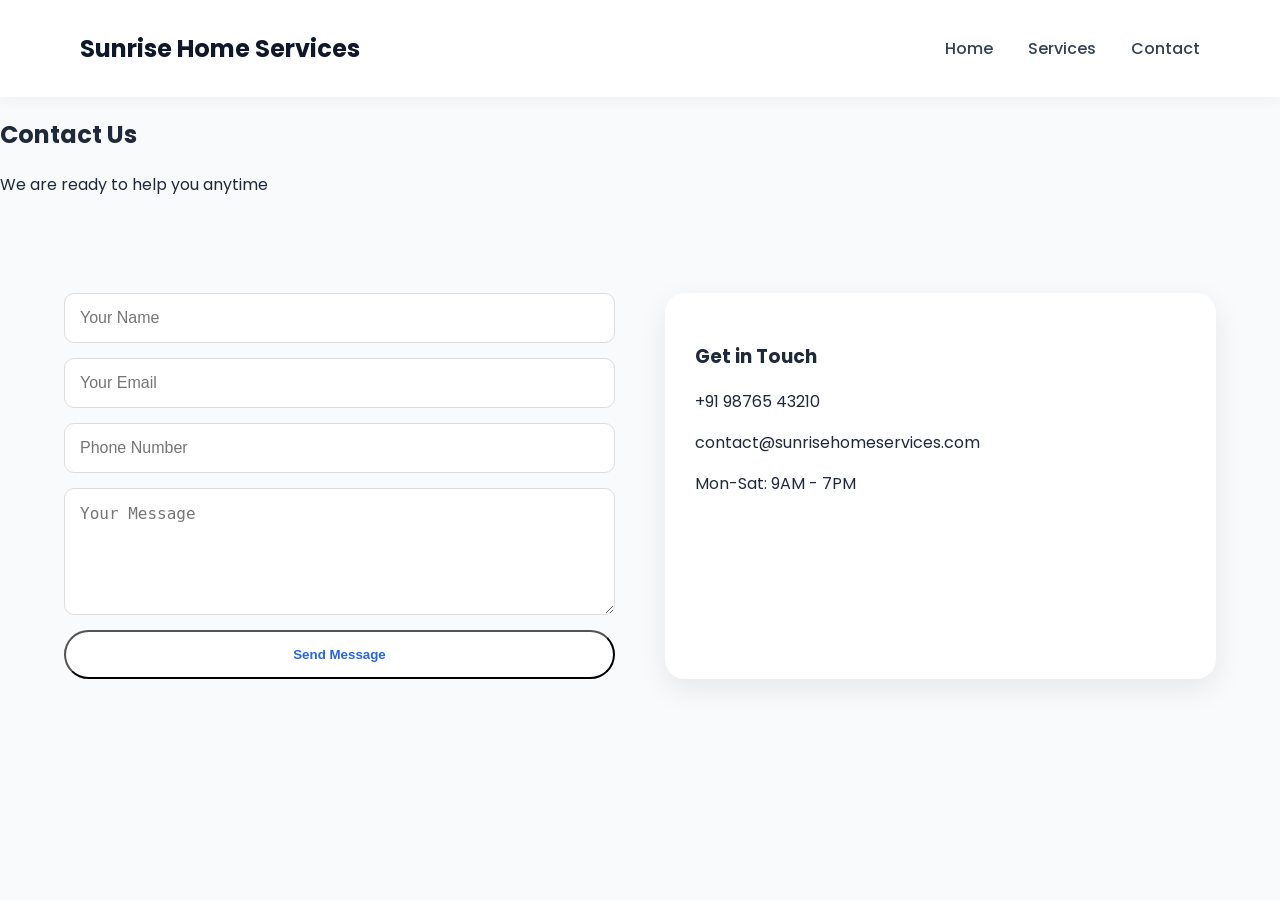
==== contact.html @ 031b18c2 "Added contact page and improved WhatsApp button" ====
<!DOCTYPE html>
<html lang="en">
<head>
    <meta charset="UTF-8">
    <meta name="viewport" content="width=device-width, initial-scale=1.0">
    <title>Contact | Sunrise Home Services</title>

    <link rel="stylesheet" href="css/style.css">
</head>
<body>

<header>
    <nav class="navbar">

        <div class="logo">
            Sunrise Home Services
        </div>

        <ul class="nav-links">
            <li><a href="index.html">Home</a></li>
            <li><a href="services.html">Services</a></li>
            <li><a href="contact.html">Contact</a></li>
        </ul>

    </nav>
</header>

<section class="page-header">
    <h1>Contact Us</h1>
    <p>We are ready to help you anytime</p>
</section>

<section class="contact">

    <div class="container contact-grid">

        <form class="contact-form">

            <input type="text" placeholder="Your Name" required>

            <input type="email" placeholder="Your Email" required>

            <input type="tel" placeholder="Phone Number" required>

            <textarea placeholder="Your Message" rows="5" required></textarea>

            <button type="submit" class="btn-primary">
                Send Message
            </button>

        </form>

        <div class="contact-info">

            <h3>Get in Touch</h3>

            <p> +91 98765 43210</p>
            <p>contact@sunrisehomeservices.com</p>
            <p> Mon-Sat: 9AM - 7PM</p>

        </div>

    </div>

</section>

</body>
</html>
---- css/style.css ----
@import url('https://fonts.googleapis.com/css2?family=Poppins:wght@300;400;500;600;700;800&display=swap');

:root{
    --primary:#2563eb;
    --secondary:#0f172a;
    --accent:#f59e0b;
    --light:#f8fafc;
    --dark:#1e293b;
}


body{
    margin:0;
    padding:0;
    font-family:'Poppins',sans-serif;
    background:#f8fafc;
    color:#1e293b;
}

.navbar{
    display:flex;
    justify-content:space-between;
    align-items:center;

    padding:20px 80px;

    background:white;

    position:sticky;
    top:0;

    z-index:1000;

    box-shadow:0 2px 15px rgba(0,0,0,0.05);
}

.logo{
    font-size:24px;
    font-weight:700;
    color:#0f172a;
}
.nav-links{
    display:flex;
    gap:35px;

    list-style:none;
}

.nav-links a{
    text-decoration:none;
    color:#334155;

    font-weight:500;

    transition:.3s;
}

.nav-links a:hover{
    color:#2563eb;
}

.hero{
    min-height:90vh;

    display:flex;
    justify-content:center;
    align-items:center;

    text-align:center;

    background:
    linear-gradient(
        135deg,
        #2563eb,
        #0ea5e9
    );

    color:white;

    padding:0 20px;
}

.hero-content{
    max-width:850px;
}

.hero-badge{
    display:inline-block;

    background:rgba(255,255,255,0.15);

    padding:10px 20px;

    border-radius:50px;

    margin-bottom:25px;

    font-size:14px;
}

.hero-content h1{
    font-size:70px;
    line-height:1.1;

    margin-bottom:25px;
}

.hero-content h1 span{
    display:block;
}

.hero-content p{
    font-size:22px;
    line-height:1.8;

    margin-bottom:40px;
}
.hero-buttons{
    display:flex;
    justify-content:center;
    gap:20px;
}

.btn-primary{
    background:white;

    color:#2563eb;

    text-decoration:none;

    padding:15px 35px;

    border-radius:50px;

    font-weight:600;

    transition:.3s;
}

.btn-secondary{
    border:2px solid white;

    color:white;

    text-decoration:none;

    padding:15px 35px;

    border-radius:50px;

    font-weight:600;
}

.btn-primary:hover,
.btn-secondary:hover{
    transform:translateY(-3px);
}

.container{
    width:90%;
    max-width:1200px;
    margin:auto;
}

.about{
    padding:80px 0;
    text-align:center;
}

.about h2{
    font-size:40px;
    margin-bottom:20px;
}

.about-text{
    max-width:800px;
    margin:auto;
    color:#555;
    line-height:1.8;
}

.about-cards{
    display:flex;
    justify-content:center;
    gap:30px;
    margin-top:50px;
    flex-wrap:wrap;
}

.about-card{
    background:#fff;
    padding:30px;
    width:250px;
    border-radius:10px;
    box-shadow:0 2px 10px rgba(0,0,0,0.1);
}

.about-card h3{
    margin-bottom:10px;
}
.section-subtitle{
    text-align:center;
    color:#64748b;
    margin-top:-30px;
    margin-bottom:50px;
    font-size:18px;
}
.services{
    padding:100px 0;
}

.services-grid{
    display:grid;
    grid-template-columns:repeat(auto-fit,minmax(260px,1fr));
    gap:25px;
}

.service-card{
    background:white;

    padding:40px 30px;

    border-radius:20px;

    text-align:center;

    box-shadow:0 10px 30px rgba(0,0,0,0.08);

    transition:.3s;

    position:relative;
    overflow:hidden;
}

.service-card:hover{
    transform:translateY(-10px);
    box-shadow:0 15px 40px rgba(0,0,0,0.12);
}

.icon{
    font-size:40px;
    margin-bottom:15px;
}

section h2{
    text-align:center;
    font-size:48px;
    margin-bottom:15px;
    color:#0f172a;
}

.about-wrapper{
    display:grid;
    grid-template-columns:1fr 1fr;
    gap:60px;
    align-items:center;
}
.about-left h2{
    font-size:48px;
    margin-bottom:20px;
    color:#0f172a;
}

.about-left p{
    color:#64748b;
    line-height:1.8;
    margin-bottom:30px;
}

.about-right{
    display:grid;
    grid-template-columns:1fr 1fr;
    gap:20px;
}
.stat-card{
    background:white;

    padding:30px;

    border-radius:20px;

    text-align:center;

    box-shadow:0 10px 30px rgba(0,0,0,0.08);

    transition:.3s;
}

.stat-card:hover{
    transform:translateY(-5px);
}

.stat-card h3{
    font-size:32px;
    color:#2563eb;
    margin-bottom:5px;
}

.stat-card p{
    color:#64748b;
    font-size:14px;
}
.stars{
    color:#fbbf24;
    font-size:18px;
    margin-bottom:10px;
}
.section-subtitle{
    text-align:center;
    color:#64748b;
    margin-top:-10px;
    margin-bottom:50px;
    font-size:18px;
}

.testimonial-card{
    background:white;

    padding:35px;

    border-radius:20px;

    box-shadow:0 10px 30px rgba(0,0,0,0.08);

    transition:.3s;

    text-align:left;
}

.testimonial-card:hover{
    transform:translateY(-8px);
}

.testimonial-card p{
    color:#475569;
    line-height:1.8;
    margin-bottom:20px;
}

.testimonial-card h4{
    color:#0f172a;
    font-weight:600;
}
.cta{
    padding:100px 20px;
}

.cta-box{
    background:linear-gradient(135deg,#2563eb,#0ea5e9);

    color:white;

    text-align:center;

    padding:80px 40px;

    border-radius:25px;

    box-shadow:0 15px 40px rgba(0,0,0,0.15);
}

.cta-box h2{
    font-size:42px;
    margin-bottom:20px;
}

.cta-box p{
    font-size:18px;
    max-width:700px;
    margin:0 auto 30px;
    line-height:1.8;
    opacity:0.9;
}
.cta-buttons{
    display:flex;
    justify-content:center;
    gap:20px;
    flex-wrap:wrap;
}

.cta .btn-primary{
    background:white;
    color:#2563eb;
}

.cta .btn-secondary{
    border:2px solid white;
    color:white;
}
.whatsapp-float{
    position:fixed;
    bottom:25px;
    right:25px;

    width:60px;
    height:60px;

    background:#25D366;

    border-radius:50%;

    display:flex;
    align-items:center;
    justify-content:center;

    box-shadow:0 10px 25px rgba(0,0,0,0.2);

    z-index:999;

    transition:0.3s ease;
}

.whatsapp-float img{
    width:32px;
    height:32px;
}

.whatsapp-float:hover{
    transform:scale(1.1);
}

@media (max-width: 768px){

    .navbar{
        flex-direction:column;
        gap:15px;
        padding:20px;
    }

    .nav-links{
        flex-direction:column;
        gap:15px;
        text-align:center;
    }

    .hero-content h1{
        font-size:40px;
    }

    .hero-content p{
        font-size:16px;
    }

    .hero-buttons{
        flex-direction:column;
    }

    .about-wrapper{
        grid-template-columns:1fr;
    }

    .about-right{
        grid-template-columns:1fr;
    }

    .services-grid{
        grid-template-columns:1fr;
    }

    .why-grid{
        grid-template-columns:1fr;
    }

    .testimonial-grid{
        grid-template-columns:1fr;
    }

    .cta-box h2{
        font-size:28px;
    }
}


.contact{
    padding:80px 0;
}

.contact-grid{
    display:grid;
    grid-template-columns:1fr 1fr;
    gap:50px;
}

.contact-form{
    display:flex;
    flex-direction:column;
    gap:15px;
}

.contact-form input,
.contact-form textarea{
    padding:15px;
    border:1px solid #ddd;
    border-radius:10px;
    font-size:16px;
}

.contact-info{
    background:white;
    padding:30px;
    border-radius:20px;
    box-shadow:0 10px 30px rgba(0,0,0,0.08);
}
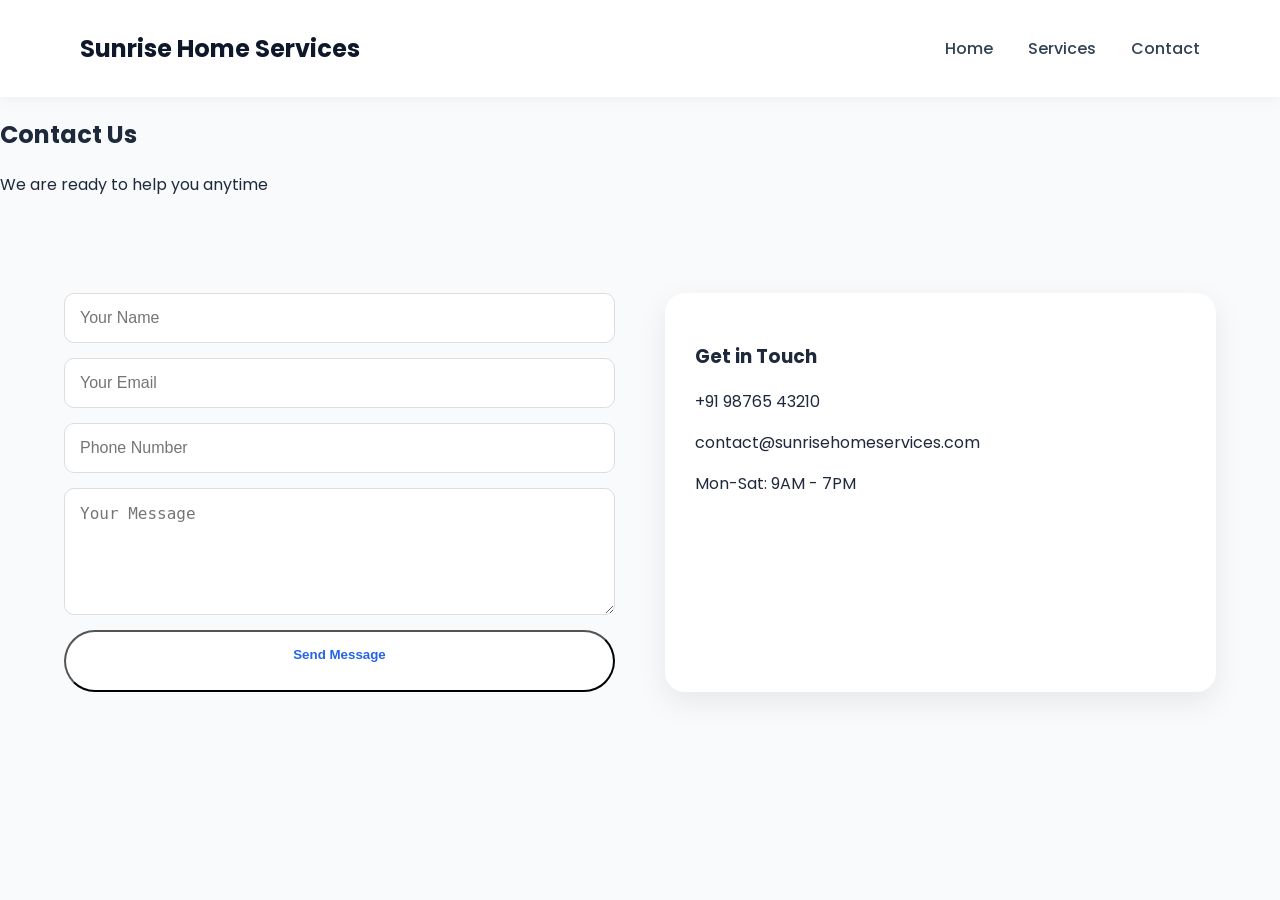
==== commit c2c6e5b2: "Completed services page and final UI structure" ====
--- a/contact.html
+++ b/contact.html
@@ -34,7 +34,7 @@
 
     <div class="container contact-grid">
 
-        <form class="contact-form">
+        <form class="contact-form" id="contactForm">
 
             <input type="text" placeholder="Your Name" required>
 
@@ -46,6 +46,7 @@
 
             <button type="submit" class="btn-primary">
                 Send Message
+                <p id="formMessage"></p>
             </button>
 
         </form>
--- a/css/style.css
+++ b/css/style.css
@@ -501,4 +501,33 @@
     padding:30px;
     border-radius:20px;
     box-shadow:0 10px 30px rgba(0,0,0,0.08);
+}
+
+.services-page{
+    padding:80px 0;
+}
+
+.service-box{
+    background:white;
+    padding:30px;
+    margin-bottom:20px;
+    border-radius:15px;
+
+    box-shadow:0 10px 30px rgba(0,0,0,0.08);
+
+    transition:.3s;
+}
+
+.service-box:hover{
+    transform:translateY(-5px);
+}
+
+.service-box h2{
+    margin-bottom:10px;
+    color:#0f172a;
+}
+
+.service-box p{
+    color:#64748b;
+    line-height:1.7;
 }
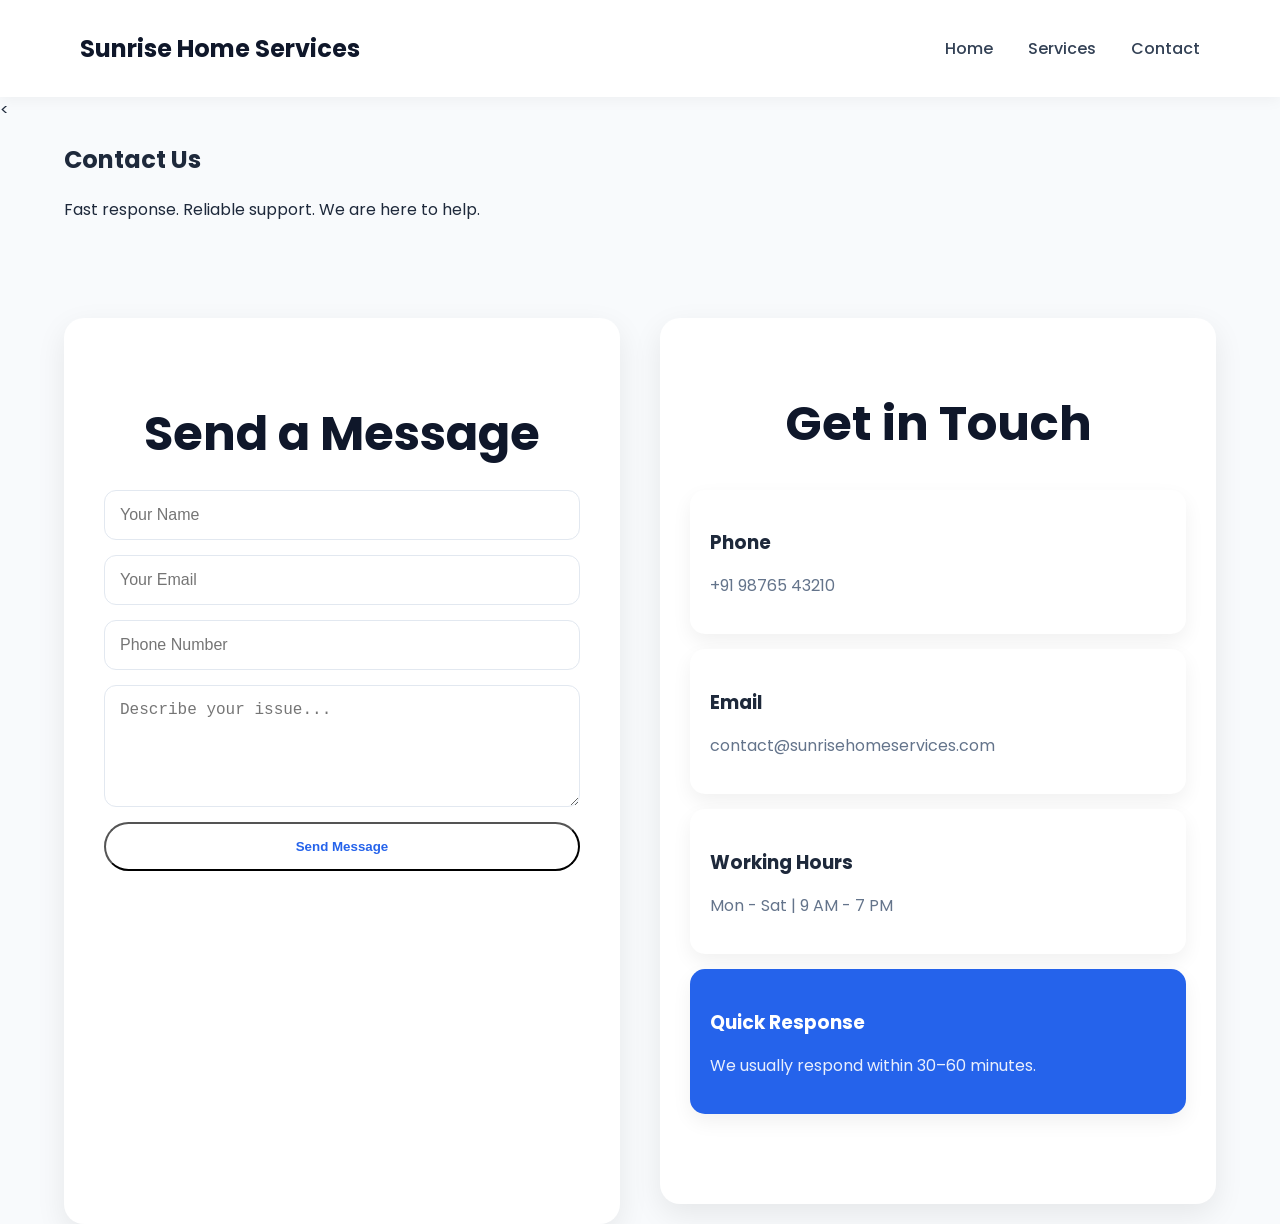
==== commit 0e103411: "Improved contact page layout and equalized card heights" ====
--- a/contact.html
+++ b/contact.html
@@ -6,6 +6,20 @@
     <title>Contact | Sunrise Home Services</title>
 
     <link rel="stylesheet" href="css/style.css">
+
+
+<meta name="description" content="Sunrise Home Services offers plumbing, electrical, AC repair, and home renovation services in Pune. Fast, reliable, and affordable solutions.">
+
+<meta name="keywords" content="plumbing services Pune, electrician Pune, AC repair Pune, home renovation Pune">
+
+<meta name="author" content="Sunrise Home Services">
+
+<meta property="og:title" content="Sunrise Home Services">
+<meta property="og:description" content="Reliable home services in Pune including plumbing, electrical, AC and renovation work.">
+<meta property="og:type" content="website">
+
+
+
 </head>
 <body>
 
@@ -25,39 +39,66 @@
     </nav>
 </header>
 
-<section class="page-header">
-    <h1>Contact Us</h1>
-    <p>We are ready to help you anytime</p>
+<<section class="page-header">
+    <div class="container">
+        <h1>Contact Us</h1>
+        <p>Fast response. Reliable support. We are here to help.</p>
+    </div>
 </section>
 
-<section class="contact">
+<section class="contact-section">
 
-    <div class="container contact-grid">
+    <div class="container contact-wrapper">
 
-        <form class="contact-form" id="contactForm">
+        <!-- LEFT: FORM -->
+        <div class="contact-card">
 
-            <input type="text" placeholder="Your Name" required>
+            <h2>Send a Message</h2>
 
-            <input type="email" placeholder="Your Email" required>
+            <form id="contactForm" class="contact-form">
 
-            <input type="tel" placeholder="Phone Number" required>
+                <input type="text" placeholder="Your Name" required>
 
-            <textarea placeholder="Your Message" rows="5" required></textarea>
+                <input type="email" placeholder="Your Email" required>
 
-            <button type="submit" class="btn-primary">
-                Send Message
+                <input type="tel" placeholder="Phone Number" required>
+
+                <textarea placeholder="Describe your issue..." rows="5" required></textarea>
+
+                <button type="submit" class="btn-primary">
+                    Send Message
+                </button>
+
                 <p id="formMessage"></p>
-            </button>
 
-        </form>
+            </form>
 
+        </div>
+
+        <!-- RIGHT: INFO -->
         <div class="contact-info">
 
-            <h3>Get in Touch</h3>
+            <h2>Get in Touch</h2>
 
-            <p> +91 98765 43210</p>
-            <p>contact@sunrisehomeservices.com</p>
-            <p> Mon-Sat: 9AM - 7PM</p>
+            <div class="info-box">
+                <h3> Phone</h3>
+                <p>+91 98765 43210</p>
+            </div>
+
+            <div class="info-box">
+                <h3> Email</h3>
+                <p>contact@sunrisehomeservices.com</p>
+            </div>
+
+            <div class="info-box">
+                <h3> Working Hours</h3>
+                <p>Mon - Sat | 9 AM - 7 PM</p>
+            </div>
+
+            <div class="info-box highlight">
+                <h3> Quick Response</h3>
+                <p>We usually respond within 30–60 minutes.</p>
+            </div>
 
         </div>
 
--- a/css/style.css
+++ b/css/style.css
@@ -530,4 +530,93 @@
 .service-box p{
     color:#64748b;
     line-height:1.7;
+}
+
+.contact-section{
+    padding:80px 0;
+}
+
+.contact-wrapper{
+    display:grid;
+    grid-template-columns:1fr 1fr;
+    gap:40px;
+    align-items:stretch;
+}
+
+.contact-card,
+.contact-info{
+    height:100%;
+}
+
+.contact-card,
+.contact-info{
+    display:flex;
+    flex-direction:column;
+}
+
+.contact-card,
+.contact-info{
+    min-height:450px;
+}
+
+.contact-card{
+    background:white;
+    padding:40px;
+    border-radius:20px;
+    box-shadow:0 10px 30px rgba(0,0,0,0.08);
+}
+
+.contact-card h2{
+    margin-bottom:20px;
+}
+
+.contact-form{
+    display:flex;
+    flex-direction:column;
+    gap:15px;
+}
+
+.contact-form input,
+.contact-form textarea{
+    padding:15px;
+    border:1px solid #e2e8f0;
+    border-radius:12px;
+    font-size:16px;
+    outline:none;
+}
+
+.contact-form input:focus,
+.contact-form textarea:focus{
+    border-color:#2563eb;
+}
+
+.contact-info{
+    display:flex;
+    flex-direction:column;
+    gap:15px;
+}
+
+.info-box{
+    background:white;
+    padding:20px;
+    border-radius:15px;
+    box-shadow:0 8px 20px rgba(0,0,0,0.06);
+}
+
+.info-box h3{
+    margin-bottom:5px;
+}
+
+.info-box p{
+    color:#64748b;
+}
+
+.info-box.highlight{
+    background:#2563eb;
+    color:white;
+}
+
+.info-box.highlight p{
+    color:white;
+    opacity:0.9;
 }
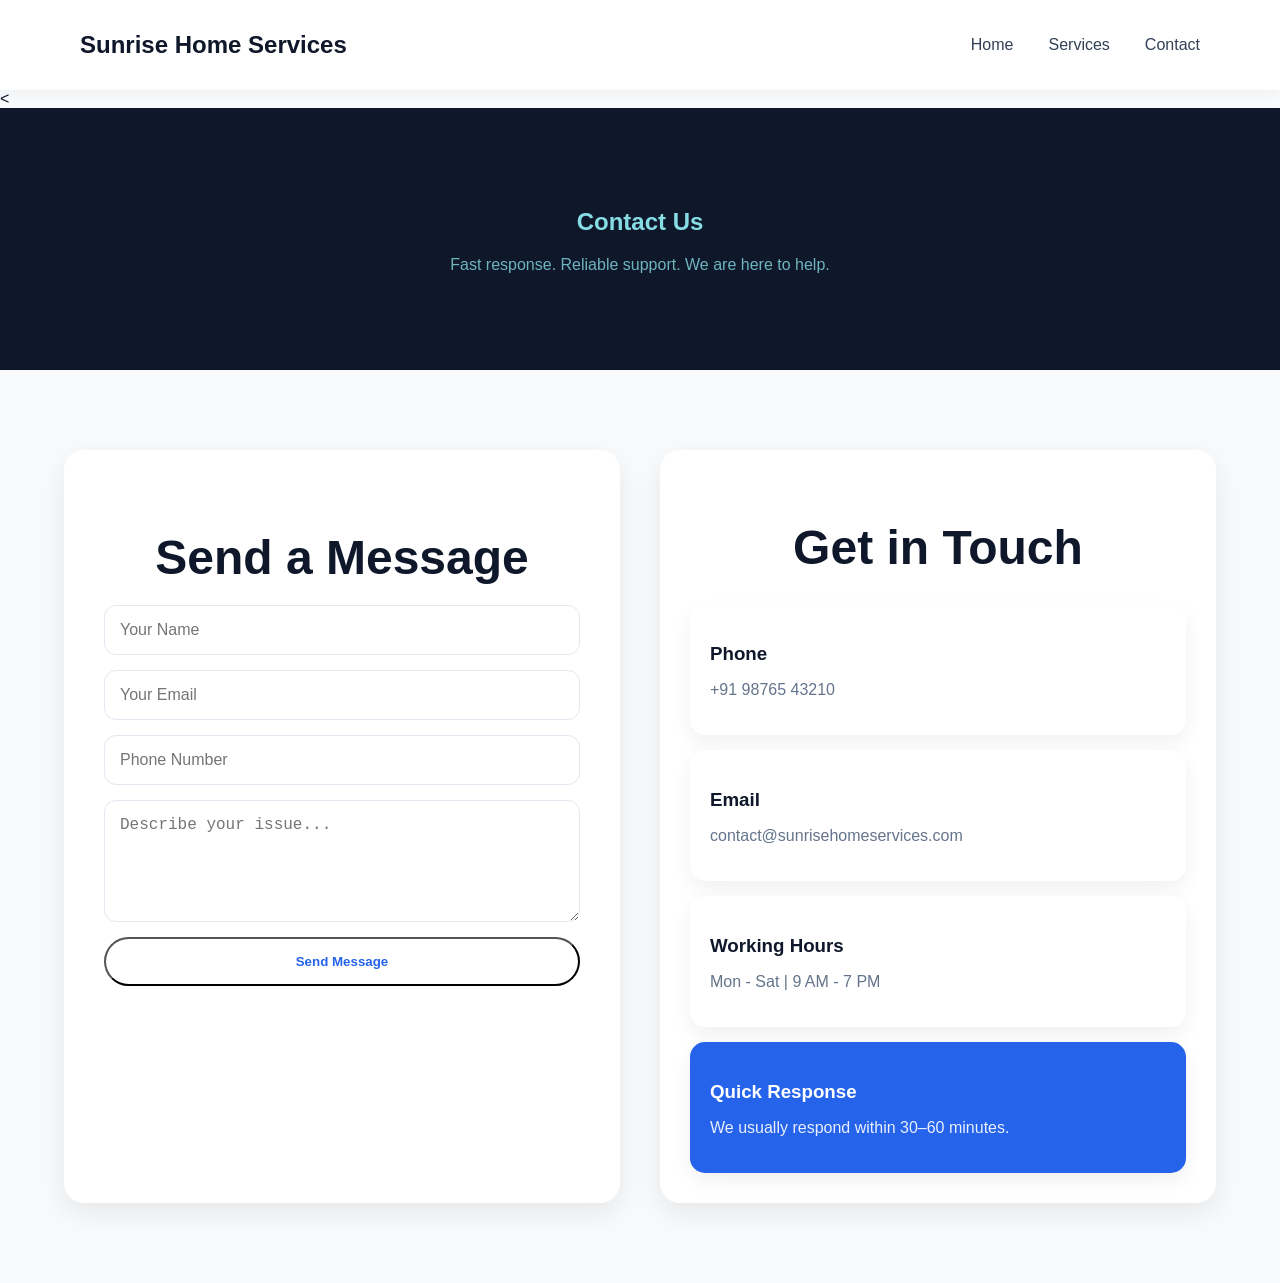
==== commit d17867d1: "Added favicon and final polish setup" ====
--- a/contact.html
+++ b/contact.html
@@ -18,7 +18,8 @@
 <meta property="og:description" content="Reliable home services in Pune including plumbing, electrical, AC and renovation work.">
 <meta property="og:type" content="website">
 
-
+<link rel="icon" type="image/png" href="images/favicon.png">
+<link rel="shortcut icon" href="images/favicon.png" type="image/png">
 
 </head>
 <body>
--- a/css/style.css
+++ b/css/style.css
@@ -619,4 +619,58 @@
 .info-box.highlight p{
     color:white;
     opacity:0.9;
+}
+
+
+*{
+    box-sizing:border-box;
+}
+
+body{
+    margin:0;
+    font-family:Arial, sans-serif;
+    background:#f8fafc;
+    color:#0f172a;
+}
+
+.btn-primary,
+.btn-secondary{
+    display:inline-block;
+    transition:0.3s ease;
+}
+
+.btn-primary:hover{
+    transform:translateY(-3px);
+}
+
+.btn-secondary:hover{
+    transform:translateY(-3px);
+}
+
+
+.page-header{
+    padding:80px 20px;
+    text-align:center;
+    background:#0f172a;
+    color:rgb(134, 221, 228);
+}
+
+.page-header p{
+    opacity:0.8;
+}
+
+@media (max-width: 768px){
+
+    .contact-wrapper{
+        grid-template-columns:1fr;
+    }
+
+    .about-wrapper{
+        grid-template-columns:1fr;
+    }
+
+    .navbar{
+        padding:15px;
+    }
+
 }
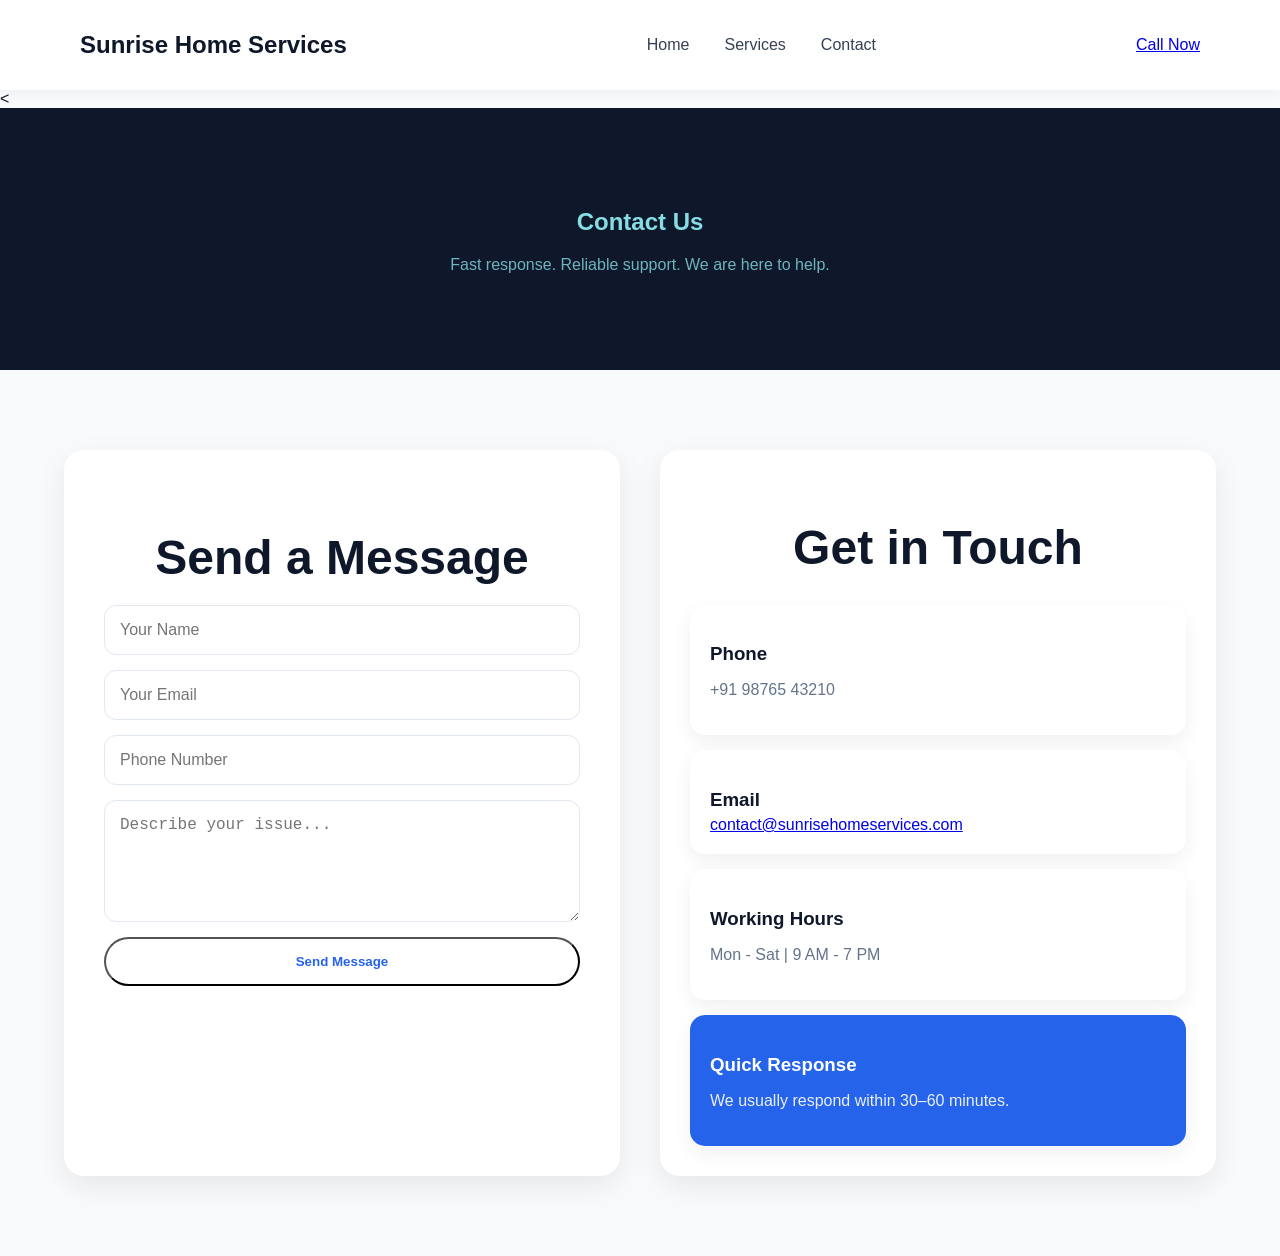
==== commit da2549f4: "Final project completion" ====
--- a/contact.html
+++ b/contact.html
@@ -36,6 +36,8 @@
             <li><a href="services.html">Services</a></li>
             <li><a href="contact.html">Contact</a></li>
         </ul>
+
+        <a href="tel:+919876543210" class="call-btn">Call Now</a>
 
     </nav>
 </header>
@@ -88,7 +90,9 @@
 
             <div class="info-box">
                 <h3> Email</h3>
-                <p>contact@sunrisehomeservices.com</p>
+                <a href="mailto:contact@sunrisehomeservices.com">
+    contact@sunrisehomeservices.com
+</a> 
             </div>
 
             <div class="info-box">
--- a/css/style.css
+++ b/css/style.css
@@ -673,4 +673,22 @@
         padding:15px;
     }
 
+}
+
+.container{
+    width:90%;
+    max-width:1200px;
+    margin:0 auto;
+}
+
+a, button, .service-card, .testimonial-card, .stat-card{
+    transition:0.3s ease;
+}
+
+html{
+    scroll-behavior:smooth;
+}
+
+button, a{
+    cursor:pointer;
 }
